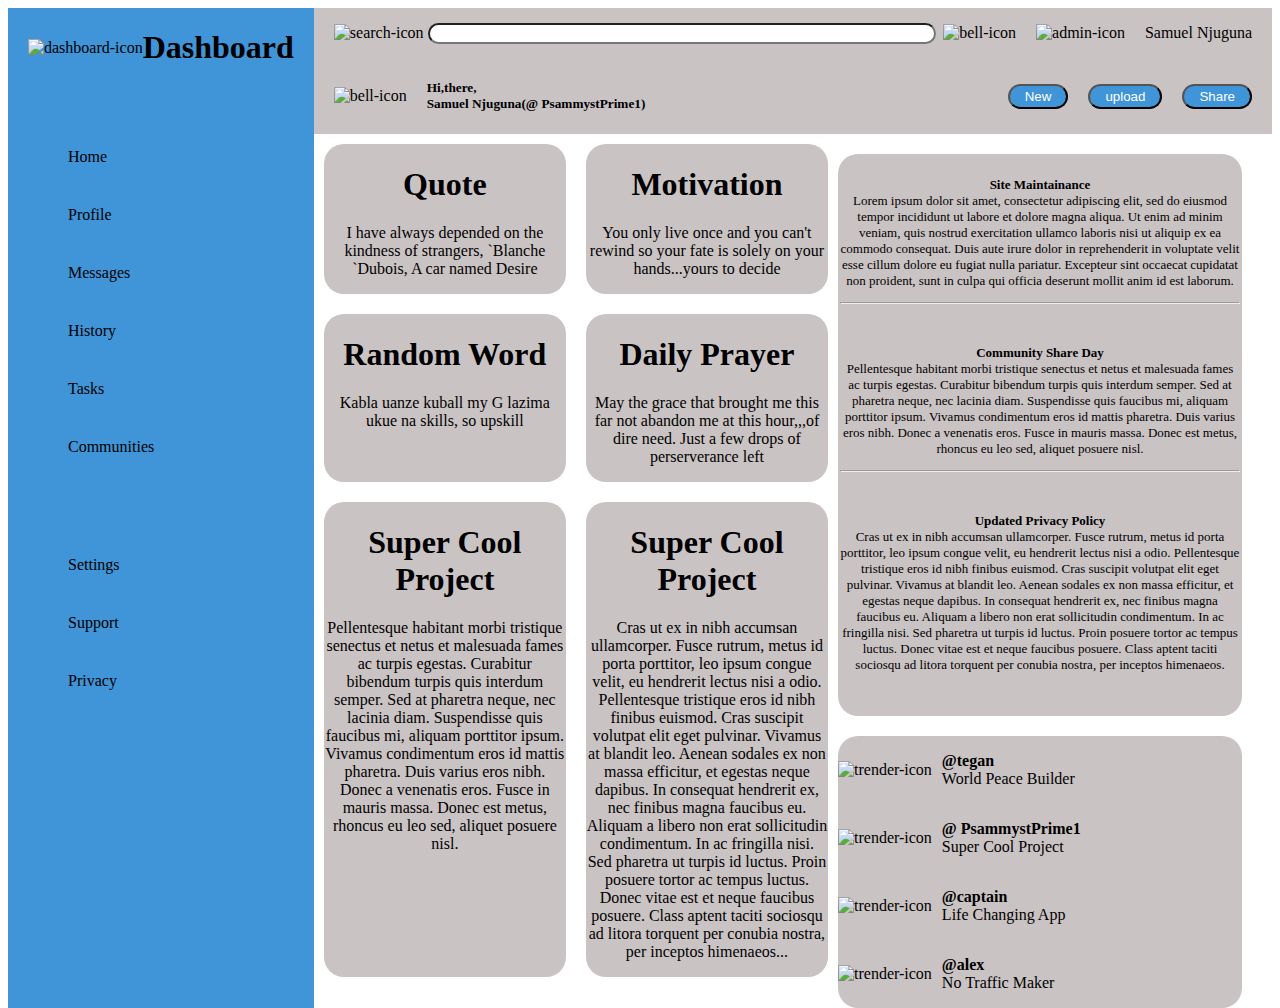
==== index.html @ b5c611fa "Rename Admin.html to index.html" ====
<!DOCTYPE html>
<html lang="en">
<head>
    <meta charset="UTF-8">
    <meta name="viewport" content="width=device-width, initial-scale=1.0">
    <title>Admin</title>
    <link rel="stylesheet" href="Admin.css">
</head>
<body>
    <div class="container">
        <div class="header">
            <div class="top">
                <div class="left">
                     <img src="#" alt="search-icon">
                     <input type="text" name="search-bar" id="search-bar">
                </div>
                <div class="right">
                    <img src="" alt="bell-icon">
                    <img src="" alt="admin-icon">
                    <p>Samuel Njuguna</p>
                </div>
             </div>
            <div class="bottom">
                <div class="bottom-left">
                    <img src="#" alt="bell-icon">
                    <h5>Hi,there,<br>Samuel Njuguna(@ PsammystPrime1)</h5>
                </div>
                <div class="buttons">
                    <button>New</button>
                    <button>upload</button>
                    <button>Share</button>
                </div>
            </div>
        </div>

        <div class="dashboard">
            <div class="main">
                <img src="" alt="dashboard-icon">
                <h1>Dashboard</h1>
            </div>
            <div class="link1">
                <ul>
                    <li>Home</li>
                    <li>Profile</li>
                    <li>Messages</li>
                    <li>History</li>
                    <li>Tasks</li>
                    <li>Communities</li>
                </ul>
            </div>
            <div class="link2">
                <ul>
                    <li>Settings</li>
                    <li>Support</li>
                    <li>Privacy</li>
                </ul>
            </div>
        </div>

        <div class="articles">
            <div class="projects">
                <div class="card">
                    <h1>Quote</h1>
                    <p>I have always depended on the kindness of strangers, `Blanche `Dubois, A car named Desire</p>
                </div>
                <div class="card">
                    <h1>Motivation</h1>
                    <p>You only live once and you can't rewind so your fate is solely on your hands...yours to decide</p>
                </div>
                <div class="card">
                    <h1>Random Word</h1>
                    <p>Kabla uanze kuball my G lazima ukue na skills, so upskill</p>
                </div>
                <div class="card">
                    <h1>Daily Prayer</h1>
                    <p>May the grace that brought me this far not abandon me at this hour,,,of dire need. Just a few drops of perserverance left</p>
                </div>
                <div class="card">
                    <h1>Super Cool Project</h1>
                    <p> Pellentesque habitant morbi tristique senectus et netus et malesuada fames ac turpis egestas. Curabitur bibendum turpis quis interdum semper. Sed at pharetra neque, nec lacinia diam. Suspendisse quis faucibus mi, aliquam porttitor ipsum. Vivamus condimentum eros id mattis pharetra. Duis varius eros nibh. Donec a venenatis eros. Fusce in mauris massa. Donec est metus, rhoncus eu leo sed, aliquet posuere nisl.</p>

                </div>
                <div class="card">
                    <h1>Super Cool Project</h1>
                    <p>Cras ut ex in nibh accumsan ullamcorper. Fusce rutrum, metus id porta porttitor, leo ipsum congue velit, eu hendrerit lectus nisi a odio. Pellentesque tristique eros id nibh finibus euismod. Cras suscipit volutpat elit eget pulvinar. Vivamus at blandit leo. Aenean sodales ex non massa efficitur, et egestas neque dapibus. In consequat hendrerit ex, nec finibus magna faucibus eu. Aliquam a libero non erat sollicitudin condimentum. In ac fringilla nisi. Sed pharetra ut turpis id luctus. Proin posuere tortor ac tempus luctus. Donec vitae est et neque faucibus posuere. Class aptent taciti sociosqu ad litora torquent per conubia nostra, per inceptos himenaeos...
                    </p>
                </div>
            </div>
            <div class="others">
            <div class="announcements">
                <div class="point">
                    <p><b>Site Maintainance </b><br>
                    Lorem  ipsum dolor sit amet, consectetur adipiscing elit, sed do eiusmod tempor incididunt ut labore et dolore magna aliqua. Ut enim ad minim veniam, quis nostrud exercitation ullamco laboris nisi ut aliquip ex ea commodo consequat. Duis aute irure dolor in reprehenderit in voluptate velit esse cillum dolore eu fugiat nulla pariatur. Excepteur sint occaecat cupidatat non proident, sunt in culpa qui officia deserunt mollit anim id est laborum.</p>
                     <hr>
                </div>
                <div class="point">
                    <p><b>Community Share Day</b><br>
                    Pellentesque habitant morbi tristique senectus et netus et malesuada fames ac turpis egestas. Curabitur bibendum turpis quis interdum semper. Sed at pharetra neque, nec lacinia diam. Suspendisse quis faucibus mi, aliquam porttitor ipsum. Vivamus condimentum eros id mattis pharetra. Duis varius eros nibh. Donec a venenatis eros. Fusce in mauris massa. Donec est metus, rhoncus eu leo sed, aliquet posuere nisl.</p>
                       <hr> 
                </div>
                <div class="point">
                    <p><b>Updated Privacy Policy</b><br>
                    Cras ut ex in nibh accumsan ullamcorper. Fusce rutrum, metus id porta porttitor, leo ipsum congue velit, eu hendrerit lectus nisi a odio. Pellentesque tristique eros id nibh finibus euismod. Cras suscipit volutpat elit eget pulvinar. Vivamus at blandit leo. Aenean sodales ex non massa efficitur, et egestas neque dapibus. In consequat hendrerit ex, nec finibus magna faucibus eu. Aliquam a libero non erat sollicitudin condimentum. In ac fringilla nisi. Sed pharetra ut turpis id luctus. Proin posuere tortor ac tempus luctus. Donec vitae est et neque faucibus posuere. Class aptent taciti sociosqu ad litora torquent per conubia nostra, per inceptos himenaeos.</p>
                </div>
            </div>
            <div class="trending">
                <div class="trenders" id="one">
                    <img src="#" alt="trender-icon">                  
                      <p><b>@tegan</b><br>
                       World Peace Builder</p>
                </div>
                <div class="trenders" id="two">
                    <img src="#" alt="trender-icon">                                                               
                        <p><b>@ PsammystPrime1</b><br>
                            Super Cool Project</p>
                </div>
                <div class="trenders" id="three">
                    <img src="#" alt="trender-icon">                                 
                       <p><b>@captain</b><br>
                        Life Changing App</p>
                </div>
                <div class="trenders" id="four">
                    <img src="#" alt="trender-icon">    
                    <p><b>@alex</b><br>
                       No Traffic Maker </p>

                </div>
            </div>
            </div>
        </div>

    </div>
</body>
</html>
---- Admin.css ----
.container{
    display: grid; 
    height: 500px;    
} 
ul{
   list-style: none;
}
.header{
   background: rgb(202, 195, 195);
   grid-column: 2/4;
   grid-row: 1/2;
   display: grid;
   padding-left: 20px;
}
.top{
   background: rgb(202, 195, 195);
   display: grid;
   grid-auto-flow: column;
   justify-content: space-between;
   align-items: center;
}
.right{
      display: grid;
      grid-auto-flow: column;
      align-items: center;
      gap: 20px;
      padding-right: 20px;
   }
.bottom{
   background: rgb(202, 195, 195);
   display: grid;
   grid-auto-flow: column;
   justify-content: space-between;
   align-items: center;
  
}
.buttons{
   display: grid;
   grid-auto-flow: column;
   gap: 20px;
   padding-right: 20px;
   border-radius: 20px;
}
button{
   border-radius: 15px;
   background-color: rgb(64, 148, 216);
   padding: 3px 15px 3px 15px;
   color: white;
}
button:hover{
   background-color: aquamarine;
}
.bottom-left{
   display: grid;
   grid-auto-flow: column; 
   align-items: center;
   gap: 20px;
  
}
.dashboard{
   background: rgb(64, 148, 216);
   grid-row: 1/3;
   grid-column: 1/2;
   padding: 0px 20px 20px 20px;
}
.main{
   display:grid ;
   grid-auto-flow: column;
   align-items: center; 
   
}
.link1{
   margin-top: 60px;
margin-bottom: 100px;
}
ul{
   display: grid;
   gap: 40px;
   font-size: medium;
}
li:hover{
   background-color: aquamarine;
}
input{
   border-radius: 20px;
   width: 500px;
}

.articles{
   display: grid;
   grid-template-columns: 2fr  1fr;
   gap: 10px;
  
}

.projects{
   display: grid;
   grid-template-columns:repeat(2,1fr) ;
   grid-template-rows: repeat(3,min-content);
   gap: 20px;
   margin: 10px 0px 0px 10px;
}
.card{
   background: rgb(202, 195, 195);
   border-radius: 20px;
   text-align: center;
}
.others{
   background: burlywood(90, 29, 29);

}
.announcements{
   background-color: rgb(202, 195, 195);
  display: grid;
  gap: 20px;
  margin-top: 20px;
  margin-bottom: 20px;
  margin-right: 30px;
  padding: 10px 2px 30px 2px;
  border-radius: 20px;
  grid-template-rows: repeat(3,minmax(100px 200px));

}
.point{
   text-align: center;
}
.point>p{
   width: 400px;
   font-size: small;
   }
.trending{
   background-color: rgb(202, 195, 195);
   margin-right: 30px;
   border-radius: 20px;

  
}
.trenders{
      display: grid;
      grid-auto-flow: column;
      align-items: center;
      justify-content: start;
      gap: 10px;
    
 }
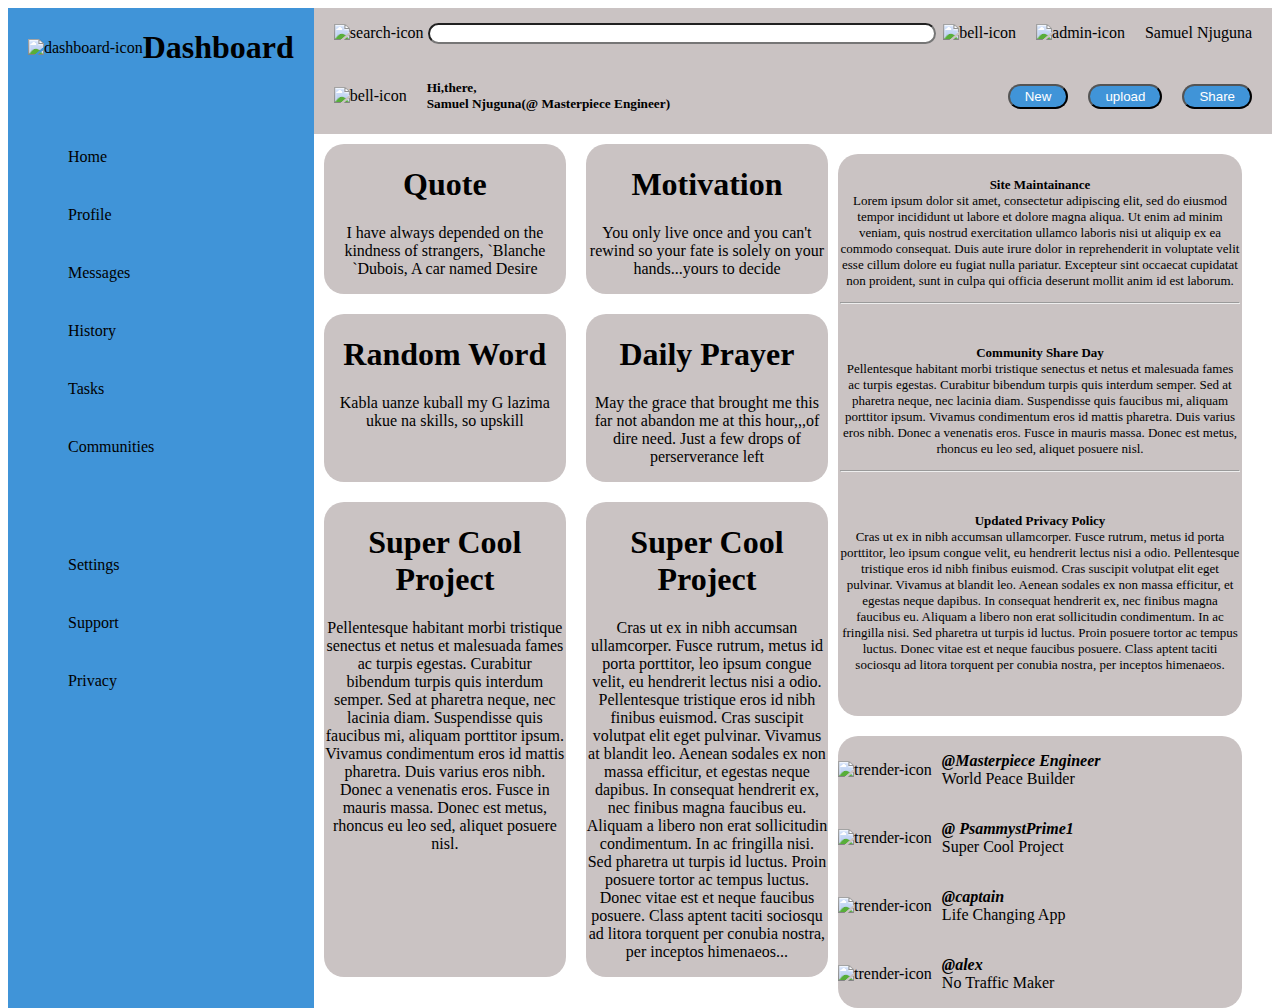
==== commit c0b48d59: "Add svg icons" ====
--- a/index.html
+++ b/index.html
@@ -11,19 +11,19 @@
         <div class="header">
             <div class="top">
                 <div class="left">
-                     <img src="#" alt="search-icon">
+                     <img src="./magnify.svg" alt="search-icon">
                      <input type="text" name="search-bar" id="search-bar">
                 </div>
                 <div class="right">
-                    <img src="" alt="bell-icon">
-                    <img src="" alt="admin-icon">
+                    <img src="./bell.svg" alt="bell-icon">
+                    <img src="./account-circle.svg" alt="admin-icon">
                     <p>Samuel Njuguna</p>
                 </div>
              </div>
             <div class="bottom">
                 <div class="bottom-left">
-                    <img src="#" alt="bell-icon">
-                    <h5>Hi,there,<br>Samuel Njuguna(@ PsammystPrime1)</h5>
+                    <img src="./bell-badge-outline.svg" alt="bell-icon">
+                    <h5>Hi,there,<br>Samuel Njuguna(@ <b>Masterpiece Engineer</b>)</h5>
                 </div>
                 <div class="buttons">
                     <button>New</button>
@@ -35,7 +35,7 @@
 
         <div class="dashboard">
             <div class="main">
-                <img src="" alt="dashboard-icon">
+                <img src="hamburger.svg" alt="dashboard-icon">
                 <h1>Dashboard</h1>
             </div>
             <div class="link1">
@@ -105,23 +105,23 @@
             </div>
             <div class="trending">
                 <div class="trenders" id="one">
-                    <img src="#" alt="trender-icon">                  
-                      <p><b>@tegan</b><br>
+                    <img src="flag-variant.svg" alt="trender-icon">                  
+                      <p><b><i>@Masterpiece Engineer</i></b><br>
                        World Peace Builder</p>
                 </div>
                 <div class="trenders" id="two">
-                    <img src="#" alt="trender-icon">                                                               
-                        <p><b>@ PsammystPrime1</b><br>
+                    <img src="heart-circle-outline.svg" alt="trender-icon">                                                               
+                        <p><b><i>@ PsammystPrime1</i></b><br>
                             Super Cool Project</p>
                 </div>
                 <div class="trenders" id="three">
-                    <img src="#" alt="trender-icon">                                 
-                       <p><b>@captain</b><br>
+                    <img src="account-cowboy-hat.svg" alt="trender-icon">                                 
+                       <p><b><i>@captain</i></b><br>
                         Life Changing App</p>
                 </div>
                 <div class="trenders" id="four">
-                    <img src="#" alt="trender-icon">    
-                    <p><b>@alex</b><br>
+                    <img src="incognito-circle.svg" alt="trender-icon">    
+                    <p><b><i>@alex</i></b><br>
                        No Traffic Maker </p>
 
                 </div>
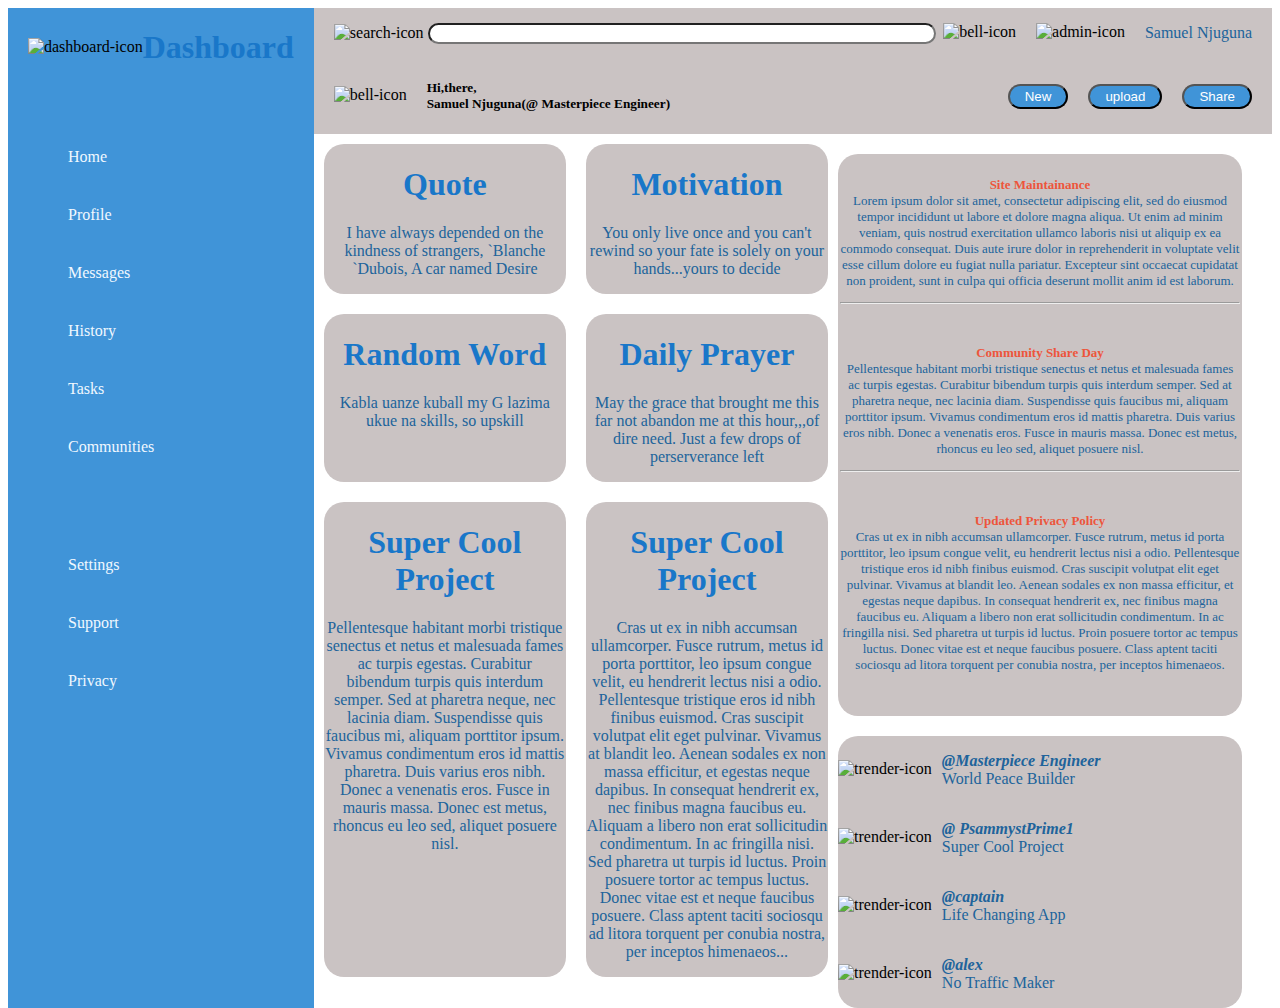
==== commit 8cc123de: "Update index.html" ====
--- a/index.html
+++ b/index.html
@@ -89,17 +89,17 @@
             <div class="others">
             <div class="announcements">
                 <div class="point">
-                    <p><b>Site Maintainance </b><br>
+                    <p><b class="pointHeader">Site Maintainance </b><br>
                     Lorem  ipsum dolor sit amet, consectetur adipiscing elit, sed do eiusmod tempor incididunt ut labore et dolore magna aliqua. Ut enim ad minim veniam, quis nostrud exercitation ullamco laboris nisi ut aliquip ex ea commodo consequat. Duis aute irure dolor in reprehenderit in voluptate velit esse cillum dolore eu fugiat nulla pariatur. Excepteur sint occaecat cupidatat non proident, sunt in culpa qui officia deserunt mollit anim id est laborum.</p>
                      <hr>
                 </div>
                 <div class="point">
-                    <p><b>Community Share Day</b><br>
+                    <p><b class="pointHeader">Community Share Day</b><br>
                     Pellentesque habitant morbi tristique senectus et netus et malesuada fames ac turpis egestas. Curabitur bibendum turpis quis interdum semper. Sed at pharetra neque, nec lacinia diam. Suspendisse quis faucibus mi, aliquam porttitor ipsum. Vivamus condimentum eros id mattis pharetra. Duis varius eros nibh. Donec a venenatis eros. Fusce in mauris massa. Donec est metus, rhoncus eu leo sed, aliquet posuere nisl.</p>
                        <hr> 
                 </div>
                 <div class="point">
-                    <p><b>Updated Privacy Policy</b><br>
+                    <p><b class="pointHeader">Updated Privacy Policy</b><br>
                     Cras ut ex in nibh accumsan ullamcorper. Fusce rutrum, metus id porta porttitor, leo ipsum congue velit, eu hendrerit lectus nisi a odio. Pellentesque tristique eros id nibh finibus euismod. Cras suscipit volutpat elit eget pulvinar. Vivamus at blandit leo. Aenean sodales ex non massa efficitur, et egestas neque dapibus. In consequat hendrerit ex, nec finibus magna faucibus eu. Aliquam a libero non erat sollicitudin condimentum. In ac fringilla nisi. Sed pharetra ut turpis id luctus. Proin posuere tortor ac tempus luctus. Donec vitae est et neque faucibus posuere. Class aptent taciti sociosqu ad litora torquent per conubia nostra, per inceptos himenaeos.</p>
                 </div>
             </div>
--- a/Admin.css
+++ b/Admin.css
@@ -5,6 +5,7 @@
 } 
 ul{
    list-style: none;
+   color: aliceblue;
 }
 .header{
    background: rgb(202, 195, 195);
@@ -144,3 +145,16 @@
       gap: 10px;
     
  }
+img{
+   height: 20px;
+}
+h1{
+   color: rgb(25, 119, 201);
+   font-family: 'Times New Roman', Times, serif;
+}
+.pointHeader{
+   color: #ed553b ;
+}
+p{
+   color: #20639B;
+}